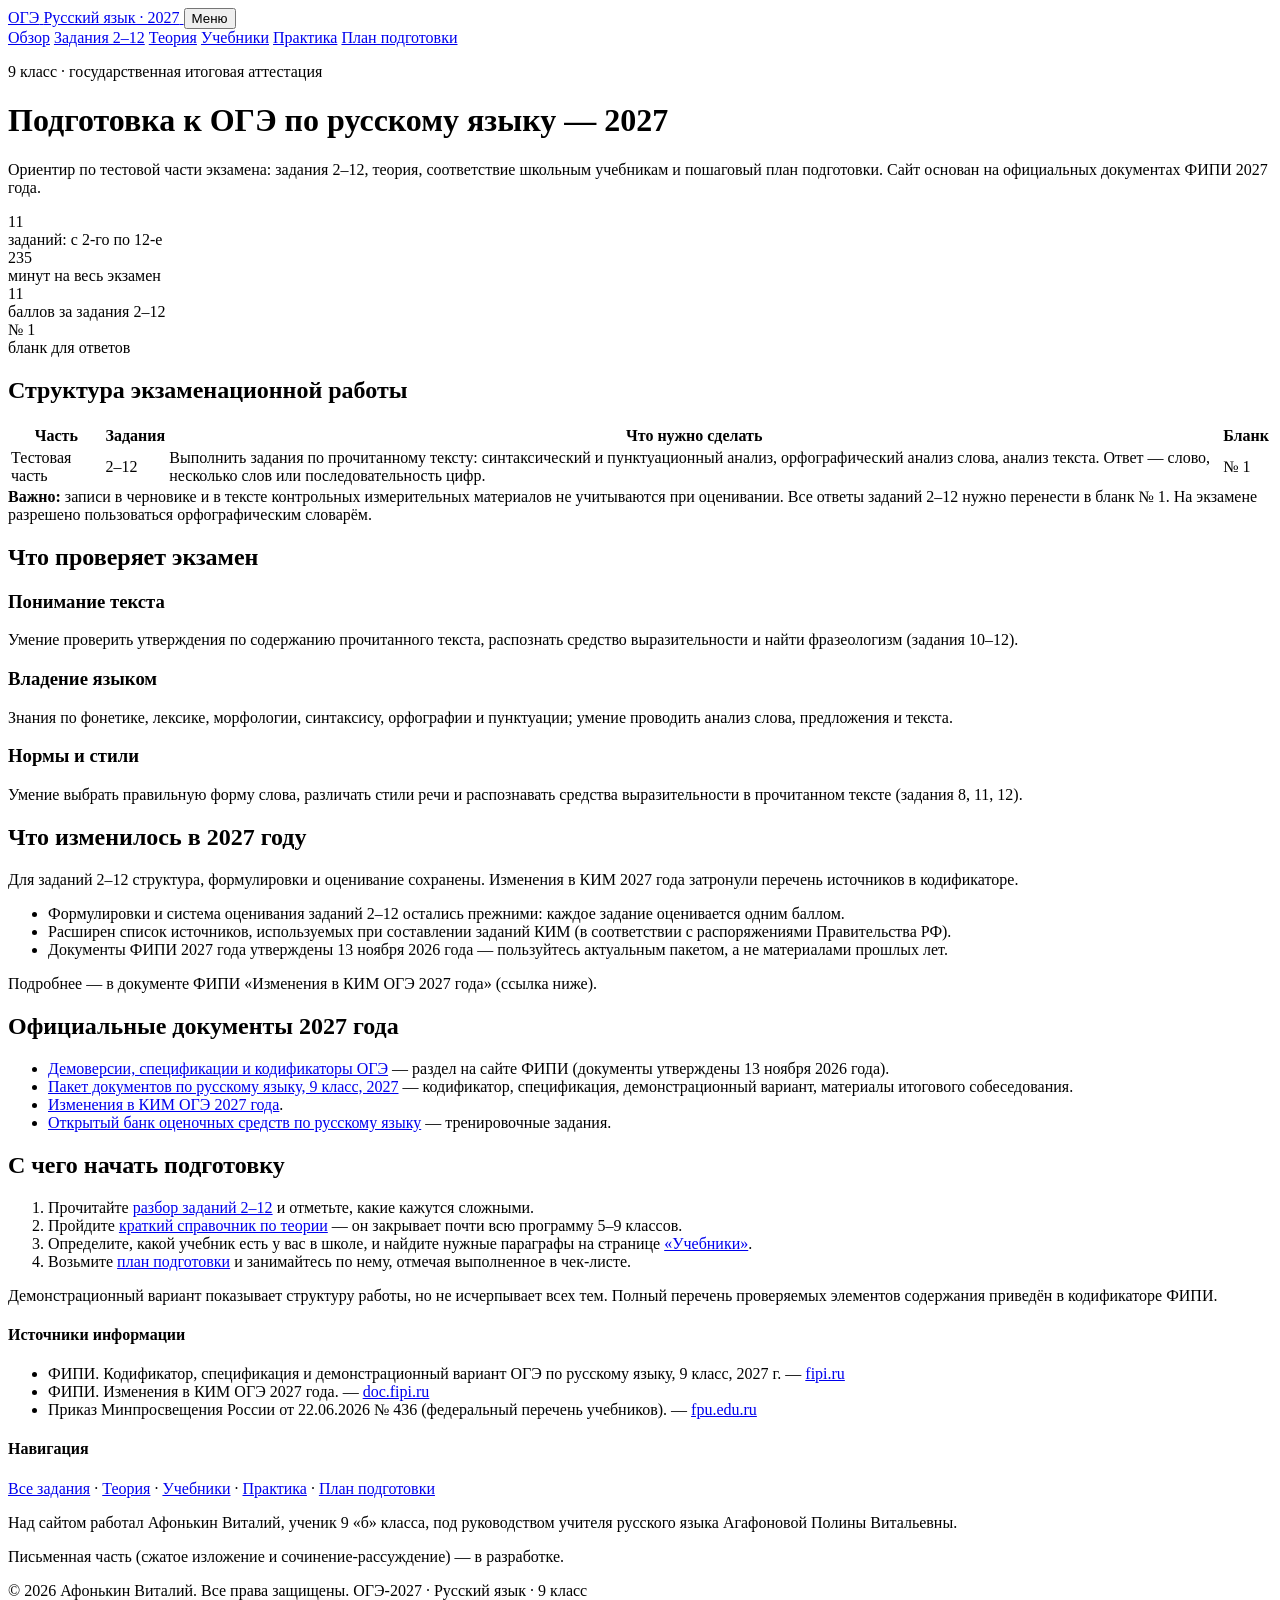
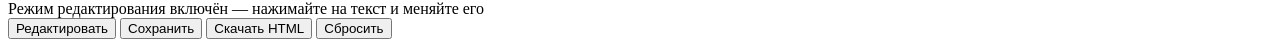
==== index.html @ f027f38f "Add files via upload" ====
<!doctype html>
<html lang="ru">
<head>
  <meta charset="utf-8">
  <meta name="viewport" content="width=device-width, initial-scale=1">
  <meta name="description" content="Подготовка к ОГЭ по русскому языку в 9 классе в 2027 году: задания 2–12, теория, учебники и план подготовки.">
  <title>ОГЭ‑2027 · Русский язык · Обзор экзамена</title>
  <link rel="stylesheet" href="assets/styles.css">
  <script src="assets/app.js" defer></script>
</head>
<body>

<header class="site-header">
  <div class="wrap header-inner">
    <a class="brand" href="index.html">
      <span class="brand-mark">ОГЭ</span>
      <span class="brand-name">Русский язык · 2027</span>
    </a>
    <button class="menu-toggle" aria-expanded="false">Меню</button>
    <nav class="nav" aria-label="Основная навигация">
      <a href="index.html">Обзор</a>
      <a href="tasks.html">Задания 2–12</a>
      <a href="theory.html">Теория</a>
      <a href="textbooks.html">Учебники</a>
      <a href="practice.html">Практика</a>
      <a href="plan.html">План подготовки</a>
    </nav>
  </div>
</header>

<main class="wrap">
  <div class="page-head">
    <p class="eyebrow" data-editable data-edit-id="index-eyebrow">9 класс · государственная итоговая аттестация</p>
    <h1 data-editable data-edit-id="index-title">Подготовка к ОГЭ по русскому языку — 2027</h1>
    <p class="lead" data-editable data-edit-id="index-lead">Ориентир по тестовой части экзамена: задания 2–12, теория, соответствие школьным учебникам и пошаговый план подготовки. Сайт основан на официальных документах ФИПИ 2027 года.</p>
  </div>

  <section class="grid grid-4" aria-label="Краткие сведения о тестовой части экзамена">
    <div class="fact"><div class="fact-value">11</div><div class="fact-label">заданий: с 2-го по 12-е</div></div>
    <div class="fact"><div class="fact-value">235</div><div class="fact-label">минут на весь экзамен</div></div>
    <div class="fact"><div class="fact-value">11</div><div class="fact-label">баллов за задания 2–12</div></div>
    <div class="fact"><div class="fact-value">№ 1</div><div class="fact-label">бланк для ответов</div></div>
  </section>

  <h2 data-editable data-edit-id="index-h2-structure">Структура экзаменационной работы</h2>
  <div class="table-wrap">
    <table>
      <thead>
        <tr><th>Часть</th><th>Задания</th><th>Что нужно сделать</th><th>Бланк</th></tr>
      </thead>
      <tbody>
        <tr>
          <td>Тестовая часть</td>
          <td>2–12</td>
          <td data-editable data-edit-id="index-part2">Выполнить задания по прочитанному тексту: синтаксический и пунктуационный анализ, орфографический анализ слова, анализ текста. Ответ — слово, несколько слов или последовательность цифр.</td>
          <td>№ 1</td>
        </tr>
      </tbody>
    </table>
  </div>

  <div class="rule" data-editable data-edit-id="index-rule">
    <strong>Важно:</strong> записи в черновике и в тексте контрольных измерительных материалов не учитываются при оценивании. Все ответы заданий 2–12 нужно перенести в бланк № 1. На экзамене разрешено пользоваться орфографическим словарём.
  </div>

  <h2 data-editable data-edit-id="index-h2-what">Что проверяет экзамен</h2>
  <div class="grid grid-3">
    <div class="card">
      <h3>Понимание текста</h3>
      <p data-editable data-edit-id="index-card1">Умение проверить утверждения по содержанию прочитанного текста, распознать средство выразительности и найти фразеологизм (задания 10–12).</p>
    </div>
    <div class="card">
      <h3>Владение языком</h3>
      <p data-editable data-edit-id="index-card2">Знания по фонетике, лексике, морфологии, синтаксису, орфографии и пунктуации; умение проводить анализ слова, предложения и текста.</p>
    </div>
    <div class="card">
      <h3>Нормы и стили</h3>
      <p data-editable data-edit-id="index-card3">Умение выбрать правильную форму слова, различать стили речи и распознавать средства выразительности в прочитанном тексте (задания 8, 11, 12).</p>
    </div>
  </div>

  <h2 data-editable data-edit-id="index-h2-changes">Что изменилось в 2027 году</h2>
  <div class="card">
    <p data-editable data-edit-id="index-changes-intro">Для заданий 2–12 структура, формулировки и оценивание сохранены. Изменения в КИМ 2027 года затронули перечень источников в кодификаторе.</p>
    <ul data-editable data-edit-id="index-changes-list">
      <li>Формулировки и система оценивания заданий 2–12 остались прежними: каждое задание оценивается одним баллом.</li>
      <li>Расширен список источников, используемых при составлении заданий КИМ (в соответствии с распоряжениями Правительства РФ).</li>
      <li>Документы ФИПИ 2027 года утверждены 13 ноября 2026 года — пользуйтесь актуальным пакетом, а не материалами прошлых лет.</li>
    </ul>
    <p class="note">Подробнее — в документе ФИПИ «Изменения в КИМ ОГЭ 2027 года» (ссылка ниже).</p>
  </div>

  <h2 data-editable data-edit-id="index-h2-docs">Официальные документы 2027 года</h2>
  <div class="card">
    <ul data-editable data-edit-id="index-docs-list">
      <li><a href="https://fipi.ru/oge/demoversii-specifikacii-kodifikatory" target="_blank" rel="noopener">Демоверсии, спецификации и кодификаторы ОГЭ</a> — раздел на сайте ФИПИ (документы утверждены 13 ноября 2026 года).</li>
      <li><a href="https://doc.fipi.ru/oge/demoversii-specifikacii-kodifikatory/2027/ru_9_2027.zip" target="_blank" rel="noopener">Пакет документов по русскому языку, 9 класс, 2027</a> — кодификатор, спецификация, демонстрационный вариант, материалы итогового собеседования.</li>
      <li><a href="https://doc.fipi.ru/oge/demoversii-specifikacii-kodifikatory/2027/Izmeneniya_KIM_OGE_2027.pdf" target="_blank" rel="noopener">Изменения в КИМ ОГЭ 2027 года</a>.</li>
      <li><a href="https://oge.fipi.ru/bank/index.php?proj=BD98FF424631BFE24D6010A4B1266CA8" target="_blank" rel="noopener">Открытый банк оценочных средств по русскому языку</a> — тренировочные задания.</li>
    </ul>
  </div>

  <h2 data-editable data-edit-id="index-h2-start">С чего начать подготовку</h2>
  <div class="card">
    <ol data-editable data-edit-id="index-start-list">
      <li>Прочитайте <a href="tasks.html">разбор заданий 2–12</a> и отметьте, какие кажутся сложными.</li>
      <li>Пройдите <a href="theory.html">краткий справочник по теории</a> — он закрывает почти всю программу 5–9 классов.</li>
      <li>Определите, какой учебник есть у вас в школе, и найдите нужные параграфы на странице <a href="textbooks.html">«Учебники»</a>.</li>
      <li>Возьмите <a href="plan.html">план подготовки</a> и занимайтесь по нему, отмечая выполненное в чек-листе.</li>
    </ol>
  </div>

  <div class="rule" data-editable data-edit-id="index-note">
    Демонстрационный вариант показывает структуру работы, но не исчерпывает всех тем. Полный перечень проверяемых элементов содержания приведён в кодификаторе ФИПИ.
  </div>
</main>

<footer class="site-footer">
  <div class="wrap">
    <div class="footer-grid">
      <div>
        <h4>Источники информации</h4>
        <ul>
          <li>ФИПИ. Кодификатор, спецификация и демонстрационный вариант ОГЭ по русскому языку, 9 класс, 2027 г. — <a href="https://fipi.ru/oge/demoversii-specifikacii-kodifikatory" target="_blank" rel="noopener">fipi.ru</a></li>
          <li>ФИПИ. Изменения в КИМ ОГЭ 2027 года. — <a href="https://doc.fipi.ru/oge/demoversii-specifikacii-kodifikatory/2027/Izmeneniya_KIM_OGE_2027.pdf" target="_blank" rel="noopener">doc.fipi.ru</a></li>
          <li>Приказ Минпросвещения России от 22.06.2026 № 436 (федеральный перечень учебников). — <a href="https://fpu.edu.ru/" target="_blank" rel="noopener">fpu.edu.ru</a></li>
        </ul>
      </div>
      <div>
        <h4>Навигация</h4>
        <p><a href="tasks.html">Все задания</a> · <a href="theory.html">Теория</a> · <a href="textbooks.html">Учебники</a> · <a href="practice.html">Практика</a> · <a href="plan.html">План подготовки</a></p>
        <p class="credit">Над сайтом работал Афонькин Виталий, ученик 9 «б» класса, под руководством учителя русского языка Агафоновой Полины Витальевны.</p>
        <p class="dev-note footer-note">Письменная часть (сжатое изложение и сочинение-рассуждение) — в разработке.</p>
      </div>
    </div>
    <div class="footer-bottom">
      <span>© 2026 Афонькин Виталий. Все права защищены.</span>
      <span>ОГЭ‑2027 · Русский язык · 9 класс</span>
    </div>
  </div>
</footer>

<div class="edit-hint">Режим редактирования включён — нажимайте на текст и меняйте его</div>
<div class="edit-bar" id="editBar" role="toolbar" aria-label="Редактирование страницы">
  <button id="editToggle" type="button">Редактировать</button>
  <button id="editSave" type="button">Сохранить</button>
  <button id="editExport" type="button">Скачать HTML</button>
  <button id="editReset" type="button">Сбросить</button>
  <span id="editStatus" class="note" style="align-self:center;min-width:10px"></span>
</div>

</body>
</html>
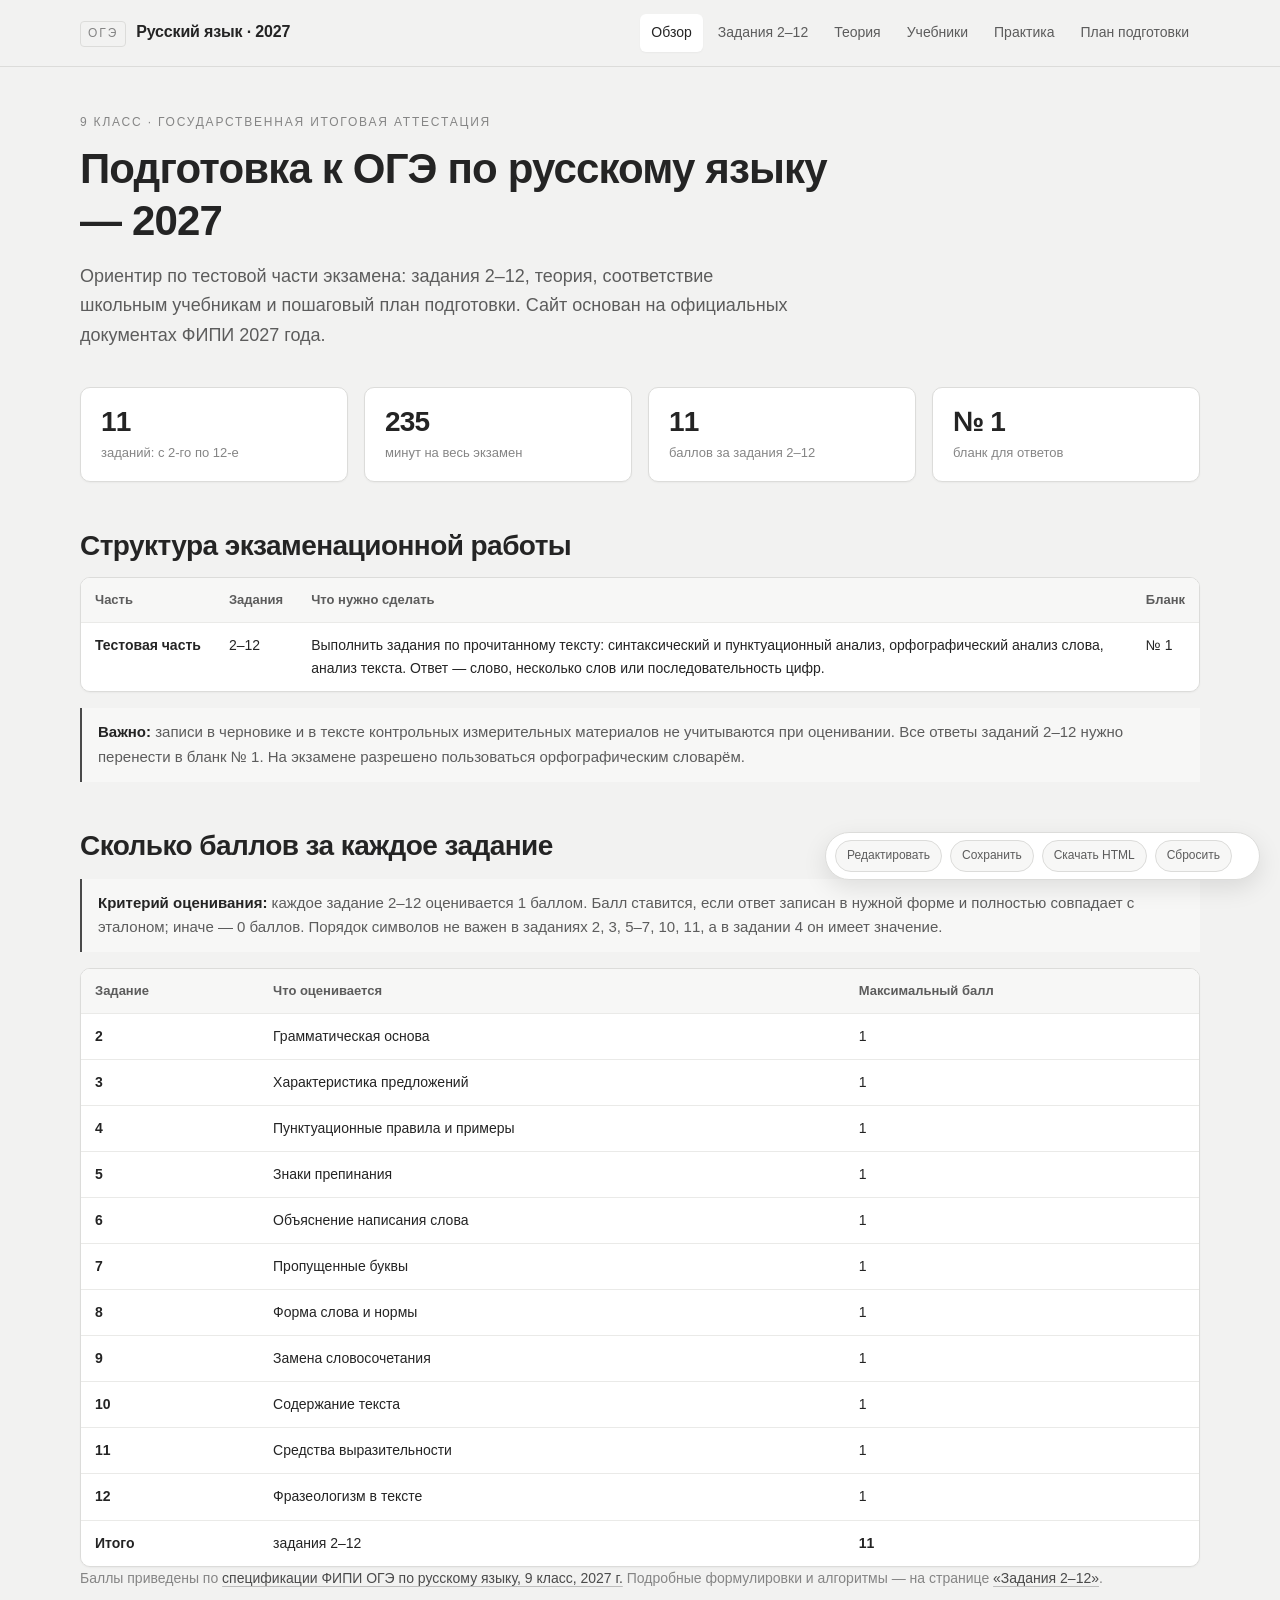
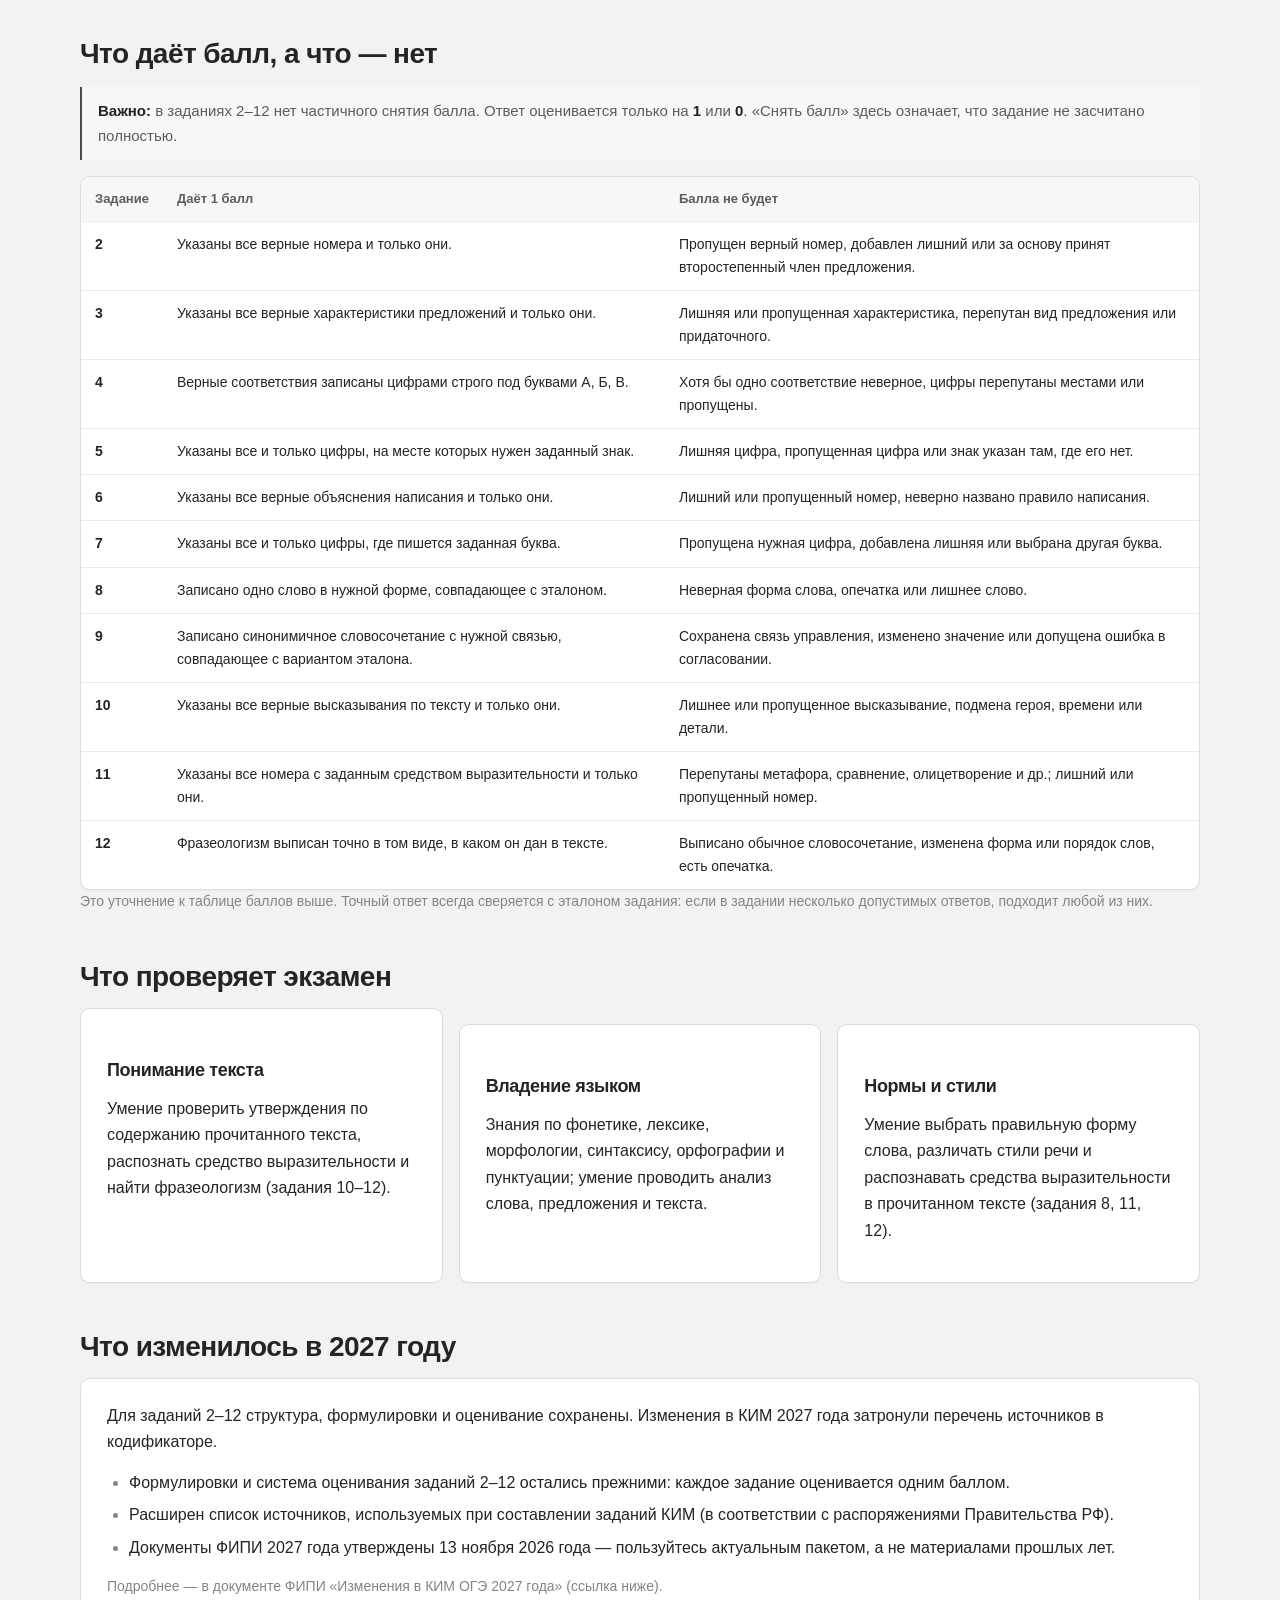
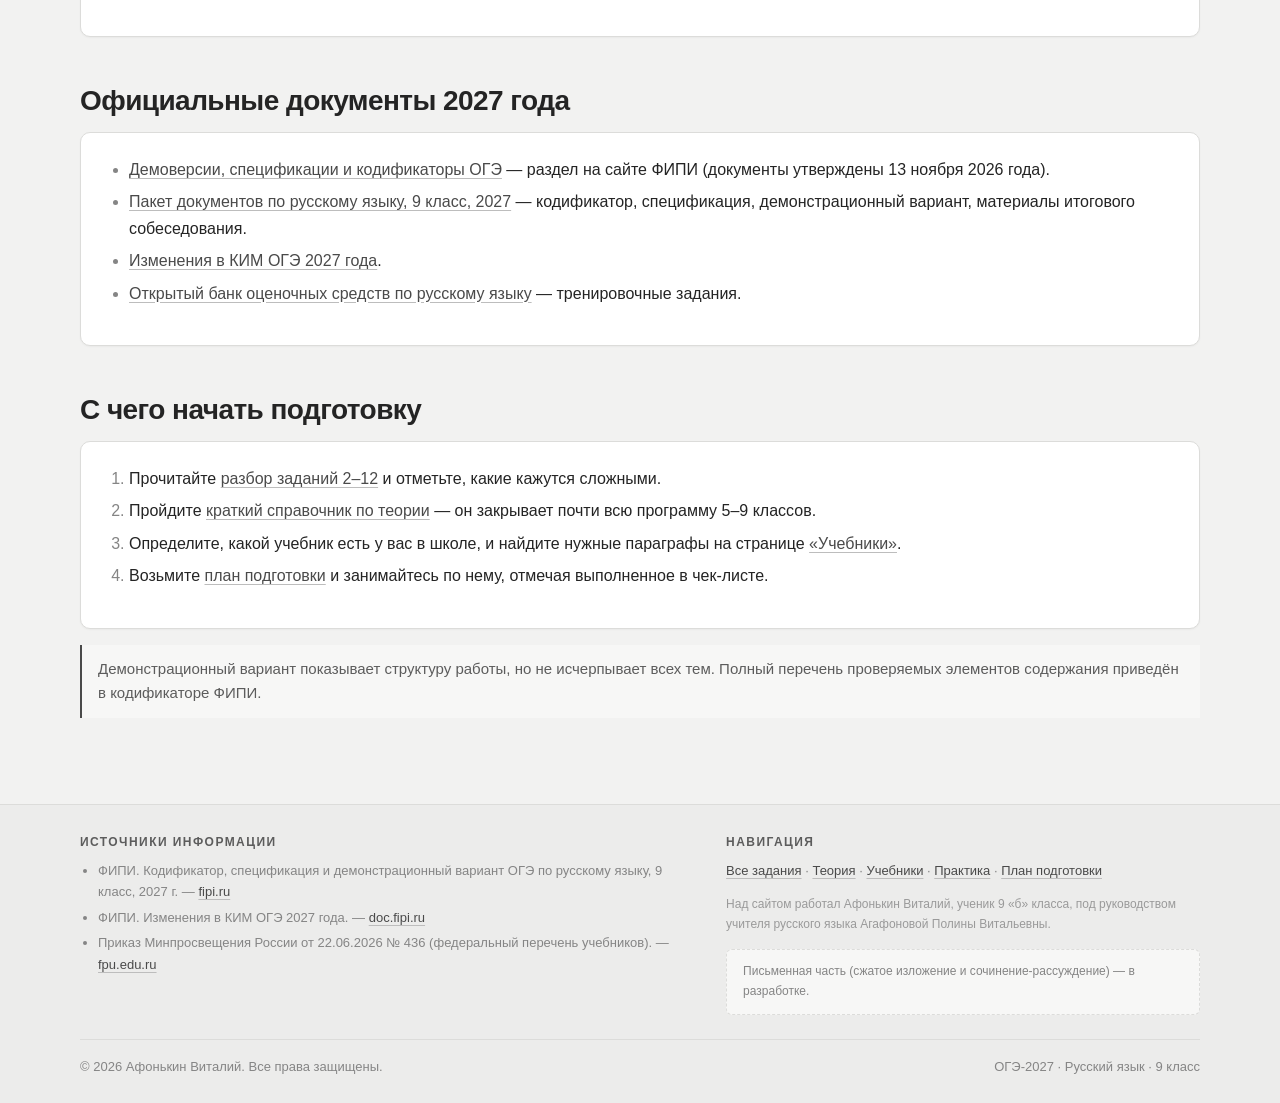
==== commit 0f35925f: "Add files via upload" ====
--- a/index.html
+++ b/index.html
@@ -3,7 +3,7 @@
 <head>
   <meta charset="utf-8">
   <meta name="viewport" content="width=device-width, initial-scale=1">
-  <meta name="description" content="Подготовка к ОГЭ по русскому языку в 9 классе в 2027 году: задания 2–12, теория, учебники и план подготовки.">
+  <meta name="description" content="Подготовка к ОГЭ по русскому языку в 9 классе в 2027 году: задания 2–12, баллы за каждое задание, теория, учебники и план подготовки.">
   <title>ОГЭ‑2027 · Русский язык · Обзор экзамена</title>
   <link rel="stylesheet" href="assets/styles.css">
   <script src="assets/app.js" defer></script>
@@ -62,6 +62,59 @@
   <div class="rule" data-editable data-edit-id="index-rule">
     <strong>Важно:</strong> записи в черновике и в тексте контрольных измерительных материалов не учитываются при оценивании. Все ответы заданий 2–12 нужно перенести в бланк № 1. На экзамене разрешено пользоваться орфографическим словарём.
   </div>
+
+  <h2 data-editable data-edit-id="index-h2-scores">Сколько баллов за каждое задание</h2>
+  <div class="rule" data-editable data-edit-id="index-scores-rule">
+    <strong>Критерий оценивания:</strong> каждое задание 2–12 оценивается 1 баллом. Балл ставится, если ответ записан в нужной форме и полностью совпадает с эталоном; иначе — 0 баллов. Порядок символов не важен в заданиях 2, 3, 5–7, 10, 11, а в задании 4 он имеет значение.
+  </div>
+  <div class="table-wrap">
+    <table>
+      <thead>
+        <tr><th>Задание</th><th>Что оценивается</th><th>Максимальный балл</th></tr>
+      </thead>
+      <tbody>
+        <tr><td data-editable data-edit-id="index-score-2-task">2</td><td data-editable data-edit-id="index-score-2-name">Грамматическая основа</td><td data-editable data-edit-id="index-score-2-points">1</td></tr>
+        <tr><td data-editable data-edit-id="index-score-3-task">3</td><td data-editable data-edit-id="index-score-3-name">Характеристика предложений</td><td data-editable data-edit-id="index-score-3-points">1</td></tr>
+        <tr><td data-editable data-edit-id="index-score-4-task">4</td><td data-editable data-edit-id="index-score-4-name">Пунктуационные правила и примеры</td><td data-editable data-edit-id="index-score-4-points">1</td></tr>
+        <tr><td data-editable data-edit-id="index-score-5-task">5</td><td data-editable data-edit-id="index-score-5-name">Знаки препинания</td><td data-editable data-edit-id="index-score-5-points">1</td></tr>
+        <tr><td data-editable data-edit-id="index-score-6-task">6</td><td data-editable data-edit-id="index-score-6-name">Объяснение написания слова</td><td data-editable data-edit-id="index-score-6-points">1</td></tr>
+        <tr><td data-editable data-edit-id="index-score-7-task">7</td><td data-editable data-edit-id="index-score-7-name">Пропущенные буквы</td><td data-editable data-edit-id="index-score-7-points">1</td></tr>
+        <tr><td data-editable data-edit-id="index-score-8-task">8</td><td data-editable data-edit-id="index-score-8-name">Форма слова и нормы</td><td data-editable data-edit-id="index-score-8-points">1</td></tr>
+        <tr><td data-editable data-edit-id="index-score-9-task">9</td><td data-editable data-edit-id="index-score-9-name">Замена словосочетания</td><td data-editable data-edit-id="index-score-9-points">1</td></tr>
+        <tr><td data-editable data-edit-id="index-score-10-task">10</td><td data-editable data-edit-id="index-score-10-name">Содержание текста</td><td data-editable data-edit-id="index-score-10-points">1</td></tr>
+        <tr><td data-editable data-edit-id="index-score-11-task">11</td><td data-editable data-edit-id="index-score-11-name">Средства выразительности</td><td data-editable data-edit-id="index-score-11-points">1</td></tr>
+        <tr><td data-editable data-edit-id="index-score-12-task">12</td><td data-editable data-edit-id="index-score-12-name">Фразеологизм в тексте</td><td data-editable data-edit-id="index-score-12-points">1</td></tr>
+        <tr><td><strong>Итого</strong></td><td data-editable data-edit-id="index-score-total-name">задания 2–12</td><td><strong>11</strong></td></tr>
+      </tbody>
+    </table>
+  </div>
+  <p class="note" data-editable data-edit-id="index-scores-note">Баллы приведены по <a href="https://doc.fipi.ru/oge/demoversii-specifikacii-kodifikatory/2027/ru_9_2027.zip" target="_blank" rel="noopener">спецификации ФИПИ ОГЭ по русскому языку, 9 класс, 2027 г.</a> Подробные формулировки и алгоритмы — на странице <a href="tasks.html">«Задания 2–12»</a>.</p>
+
+  <h2 data-editable data-edit-id="index-h2-gainloss">Что даёт балл, а что — нет</h2>
+  <div class="rule" data-editable data-edit-id="index-gainloss-rule">
+    <strong>Важно:</strong> в заданиях 2–12 нет частичного снятия балла. Ответ оценивается только на <strong>1</strong> или <strong>0</strong>. «Снять балл» здесь означает, что задание не засчитано полностью.
+  </div>
+  <div class="table-wrap">
+    <table>
+      <thead>
+        <tr><th>Задание</th><th>Даёт 1 балл</th><th>Балла не будет</th></tr>
+      </thead>
+      <tbody>
+        <tr><td data-editable data-edit-id="index-gainloss-2-task">2</td><td data-editable data-edit-id="index-gain-2">Указаны все верные номера и только они.</td><td data-editable data-edit-id="index-loss-2">Пропущен верный номер, добавлен лишний или за основу принят второстепенный член предложения.</td></tr>
+        <tr><td data-editable data-edit-id="index-gainloss-3-task">3</td><td data-editable data-edit-id="index-gain-3">Указаны все верные характеристики предложений и только они.</td><td data-editable data-edit-id="index-loss-3">Лишняя или пропущенная характеристика, перепутан вид предложения или придаточного.</td></tr>
+        <tr><td data-editable data-edit-id="index-gainloss-4-task">4</td><td data-editable data-edit-id="index-gain-4">Верные соответствия записаны цифрами строго под буквами А, Б, В.</td><td data-editable data-edit-id="index-loss-4">Хотя бы одно соответствие неверное, цифры перепутаны местами или пропущены.</td></tr>
+        <tr><td data-editable data-edit-id="index-gainloss-5-task">5</td><td data-editable data-edit-id="index-gain-5">Указаны все и только цифры, на месте которых нужен заданный знак.</td><td data-editable data-edit-id="index-loss-5">Лишняя цифра, пропущенная цифра или знак указан там, где его нет.</td></tr>
+        <tr><td data-editable data-edit-id="index-gainloss-6-task">6</td><td data-editable data-edit-id="index-gain-6">Указаны все верные объяснения написания и только они.</td><td data-editable data-edit-id="index-loss-6">Лишний или пропущенный номер, неверно названо правило написания.</td></tr>
+        <tr><td data-editable data-edit-id="index-gainloss-7-task">7</td><td data-editable data-edit-id="index-gain-7">Указаны все и только цифры, где пишется заданная буква.</td><td data-editable data-edit-id="index-loss-7">Пропущена нужная цифра, добавлена лишняя или выбрана другая буква.</td></tr>
+        <tr><td data-editable data-edit-id="index-gainloss-8-task">8</td><td data-editable data-edit-id="index-gain-8">Записано одно слово в нужной форме, совпадающее с эталоном.</td><td data-editable data-edit-id="index-loss-8">Неверная форма слова, опечатка или лишнее слово.</td></tr>
+        <tr><td data-editable data-edit-id="index-gainloss-9-task">9</td><td data-editable data-edit-id="index-gain-9">Записано синонимичное словосочетание с нужной связью, совпадающее с вариантом эталона.</td><td data-editable data-edit-id="index-loss-9">Сохранена связь управления, изменено значение или допущена ошибка в согласовании.</td></tr>
+        <tr><td data-editable data-edit-id="index-gainloss-10-task">10</td><td data-editable data-edit-id="index-gain-10">Указаны все верные высказывания по тексту и только они.</td><td data-editable data-edit-id="index-loss-10">Лишнее или пропущенное высказывание, подмена героя, времени или детали.</td></tr>
+        <tr><td data-editable data-edit-id="index-gainloss-11-task">11</td><td data-editable data-edit-id="index-gain-11">Указаны все номера с заданным средством выразительности и только они.</td><td data-editable data-edit-id="index-loss-11">Перепутаны метафора, сравнение, олицетворение и др.; лишний или пропущенный номер.</td></tr>
+        <tr><td data-editable data-edit-id="index-gainloss-12-task">12</td><td data-editable data-edit-id="index-gain-12">Фразеологизм выписан точно в том виде, в каком он дан в тексте.</td><td data-editable data-edit-id="index-loss-12">Выписано обычное словосочетание, изменена форма или порядок слов, есть опечатка.</td></tr>
+      </tbody>
+    </table>
+  </div>
+  <p class="note" data-editable data-edit-id="index-gainloss-note">Это уточнение к таблице баллов выше. Точный ответ всегда сверяется с эталоном задания: если в задании несколько допустимых ответов, подходит любой из них.</p>
 
   <h2 data-editable data-edit-id="index-h2-what">Что проверяет экзамен</h2>
   <div class="grid grid-3">
--- a/assets/styles.css
+++ b/assets/styles.css
@@ -0,0 +1,430 @@
+/* ==========================================================================
+   ОГЭ-2027 · Русский язык · минималистичная серая тема
+   Редактируемые цвета и размеры находятся в ':root' — меняйте их здесь.
+   ========================================================================== */
+:root {
+  --bg: #f2f2f1;
+  --surface: #ffffff;
+  --surface-soft: #f7f7f6;
+  --text: #242424;
+  --text-soft: #5c5c5c;
+  --text-muted: #858585;
+  --line: #dcdcda;
+  --line-soft: #eaeae8;
+  --accent: #4a4a4a;
+  --accent-soft: #e6e6e4;
+  --shadow: 0 1px 2px rgba(0, 0, 0, .04);
+  --radius: 10px;
+  --radius-sm: 6px;
+  --maxw: 1120px;
+  --font: "Segoe UI", "Inter", -apple-system, BlinkMacSystemFont, Roboto, Arial, sans-serif;
+}
+
+* { box-sizing: border-box; }
+
+html { scroll-behavior: smooth; }
+
+body {
+  margin: 0;
+  background: var(--bg);
+  color: var(--text);
+  font-family: var(--font);
+  font-size: 16px;
+  line-height: 1.65;
+  -webkit-font-smoothing: antialiased;
+}
+
+a { color: var(--accent); text-decoration-color: #bdbdbd; text-underline-offset: 3px; }
+a:hover { text-decoration-color: var(--accent); }
+
+.wrap { width: min(var(--maxw), calc(100% - 40px)); margin: 0 auto; }
+
+/* ---------- Шапка ---------- */
+.site-header {
+  position: sticky;
+  top: 0;
+  z-index: 20;
+  background: rgba(242, 242, 241, .94);
+  backdrop-filter: blur(10px);
+  border-bottom: 1px solid var(--line);
+}
+.header-inner {
+  display: flex;
+  align-items: center;
+  justify-content: space-between;
+  gap: 24px;
+  min-height: 66px;
+}
+.brand { display: flex; align-items: baseline; gap: 10px; text-decoration: none; color: var(--text); }
+.brand-mark {
+  font-size: 12px;
+  letter-spacing: .16em;
+  text-transform: uppercase;
+  color: var(--text-muted);
+  border: 1px solid var(--line);
+  border-radius: 4px;
+  padding: 2px 7px;
+}
+.brand-name { font-weight: 650; font-size: 16px; letter-spacing: -.01em; }
+
+.nav { display: flex; flex-wrap: wrap; gap: 4px; }
+.nav a {
+  text-decoration: none;
+  color: var(--text-soft);
+  font-size: 14px;
+  padding: 7px 11px;
+  border-radius: var(--radius-sm);
+  transition: background .15s ease, color .15s ease;
+}
+.nav a:hover { background: var(--accent-soft); color: var(--text); }
+.nav a.active { background: var(--surface); color: var(--text); box-shadow: var(--shadow); }
+
+.menu-toggle {
+  display: none;
+  border: 1px solid var(--line);
+  background: var(--surface);
+  border-radius: var(--radius-sm);
+  padding: 7px 11px;
+  font: inherit;
+  font-size: 14px;
+  color: var(--text-soft);
+  cursor: pointer;
+}
+
+/* ---------- Основные блоки ---------- */
+main { padding: 46px 0 70px; }
+.page-head { max-width: 760px; margin-bottom: 36px; }
+.eyebrow {
+  font-size: 12px;
+  letter-spacing: .15em;
+  text-transform: uppercase;
+  color: var(--text-muted);
+  margin: 0 0 10px;
+}
+h1, h2, h3, h4 { line-height: 1.25; letter-spacing: -.02em; margin: 0 0 14px; }
+h1 { font-size: clamp(28px, 4vw, 42px); font-weight: 650; }
+h2 { font-size: clamp(22px, 3vw, 28px); font-weight: 620; margin-top: 46px; }
+h3 { font-size: 18px; font-weight: 620; margin-top: 26px; }
+h4 { font-size: 15px; font-weight: 640; margin-top: 20px; }
+p { margin: 0 0 14px; }
+.lead { font-size: 18px; color: var(--text-soft); max-width: 720px; }
+.note { font-size: 14px; color: var(--text-muted); }
+
+.card {
+  background: var(--surface);
+  border: 1px solid var(--line);
+  border-radius: var(--radius);
+  padding: 24px 26px;
+  box-shadow: var(--shadow);
+}
+.card + .card { margin-top: 16px; }
+.grid { display: grid; gap: 16px; }
+.grid-2 { grid-template-columns: repeat(2, minmax(0, 1fr)); }
+.grid-3 { grid-template-columns: repeat(3, minmax(0, 1fr)); }
+.grid-4 { grid-template-columns: repeat(4, minmax(0, 1fr)); }
+
+.fact {
+  background: var(--surface);
+  border: 1px solid var(--line);
+  border-radius: var(--radius);
+  padding: 18px 20px;
+  box-shadow: var(--shadow);
+}
+.fact-value { font-size: 28px; font-weight: 650; letter-spacing: -.03em; line-height: 1.15; }
+.fact-label { font-size: 13px; color: var(--text-muted); margin-top: 4px; }
+
+/* ---------- Учебники ---------- */
+.breadcrumb { font-size: 13px; color: var(--text-muted); margin: 0 0 20px; }
+.book-card {
+  display: block;
+  text-decoration: none;
+  color: var(--text);
+  transition: border-color .15s ease, transform .15s ease;
+}
+.book-card:hover { border-color: var(--text-muted); transform: translateY(-1px); }
+.book-cover {
+  display: block;
+  width: 100%;
+  max-width: 128px;
+  height: auto;
+  aspect-ratio: 3 / 4;
+  object-fit: cover;
+  object-position: top center;
+  border: 1px solid var(--line);
+  border-radius: var(--radius-sm);
+  background: var(--surface-soft);
+}
+.book-card .book-cover { margin-bottom: 16px; }
+.book-hero { display: grid; grid-template-columns: 150px 1fr; gap: 26px; align-items: start; margin-bottom: 26px; }
+.book-hero .detail-cover { width: 150px; max-width: none; }
+.cover-credit { font-size: 11px; color: var(--text-muted); margin: 8px 0 0; line-height: 1.4; }
+.book-title { font-size: 18px; font-weight: 640; letter-spacing: -.02em; line-height: 1.3; }
+.book-authors { font-size: 13px; color: var(--text-soft); margin-top: 8px; }
+.book-cta {
+  display: inline-block;
+  margin-top: 14px;
+  font-size: 13px;
+  font-weight: 600;
+  color: var(--accent);
+}
+.source-list { font-size: 13px; }
+.source-list li { margin-bottom: 8px; }
+
+.tag {
+  display: inline-block;
+  font-size: 12px;
+  line-height: 1.3;
+  color: var(--text-soft);
+  background: var(--surface-soft);
+  border: 1px solid var(--line);
+  border-radius: 999px;
+  padding: 4px 10px;
+  margin: 0 6px 6px 0;
+}
+.tag.dark { background: var(--accent); border-color: var(--accent); color: #fff; }
+
+table {
+  width: 100%;
+  border-collapse: collapse;
+  font-size: 14px;
+  background: var(--surface);
+}
+.table-wrap { overflow-x: auto; border: 1px solid var(--line); border-radius: var(--radius); box-shadow: var(--shadow); }
+th, td { padding: 11px 14px; text-align: left; vertical-align: top; border-bottom: 1px solid var(--line-soft); }
+thead th { background: var(--surface-soft); font-weight: 620; color: var(--text-soft); font-size: 13px; white-space: nowrap; }
+tbody tr:last-child td { border-bottom: 0; }
+tbody tr:hover { background: #fafaf9; }
+td:first-child { white-space: nowrap; font-weight: 600; }
+
+ul, ol { padding-left: 22px; margin: 0 0 14px; }
+li { margin-bottom: 6px; }
+li::marker { color: var(--text-muted); }
+
+.rule {
+  border-left: 2px solid var(--accent);
+  background: var(--surface-soft);
+  padding: 12px 16px;
+  margin: 16px 0;
+  font-size: 15px;
+  color: var(--text-soft);
+}
+.rule strong { color: var(--text); }
+
+.dev-note {
+  margin: 20px 0 0;
+  padding: 12px 16px;
+  border: 1px dashed var(--line);
+  border-radius: var(--radius-sm);
+  background: var(--surface-soft);
+  color: var(--text-muted);
+  font-size: 13px;
+}
+.dev-note.footer-note { margin: 14px 0 0; font-size: 12px; }
+
+details {
+  background: var(--surface);
+  border: 1px solid var(--line);
+  border-radius: var(--radius);
+  margin-bottom: 12px;
+  box-shadow: var(--shadow);
+}
+summary {
+  cursor: pointer;
+  padding: 16px 20px;
+  font-weight: 600;
+  list-style: none;
+  display: flex;
+  align-items: center;
+  justify-content: space-between;
+  gap: 16px;
+}
+summary::-webkit-details-marker { display: none; }
+summary::after {
+  content: "+";
+  color: var(--text-muted);
+  font-weight: 400;
+  font-size: 20px;
+  line-height: 1;
+}
+details[open] summary::after { content: "−"; }
+.details-body { padding: 0 20px 20px; border-top: 1px solid var(--line-soft); }
+.details-body > :first-child { margin-top: 16px; }
+
+/* ---------- Фильтры ---------- */
+.filters { display: flex; flex-wrap: wrap; gap: 8px; margin: 0 0 22px; }
+.filter-btn {
+  border: 1px solid var(--line);
+  background: var(--surface);
+  color: var(--text-soft);
+  font: inherit;
+  font-size: 13px;
+  padding: 7px 13px;
+  border-radius: 999px;
+  cursor: pointer;
+  transition: all .15s ease;
+}
+.filter-btn:hover { border-color: var(--text-muted); }
+.filter-btn.active { background: var(--accent); border-color: var(--accent); color: #fff; }
+.hidden { display: none !important; }
+
+/* ---------- Карточки заданий ---------- */
+.task-card { scroll-margin-top: 90px; }
+.task-top { display: flex; align-items: flex-start; gap: 16px; margin-bottom: 12px; }
+.task-num {
+  flex: 0 0 auto;
+  width: 44px; height: 44px;
+  display: grid; place-items: center;
+  border: 1px solid var(--line);
+  border-radius: var(--radius-sm);
+  background: var(--surface-soft);
+  font-weight: 650;
+  font-size: 15px;
+}
+.task-title { font-size: 18px; font-weight: 620; margin: 1px 0 3px; }
+.task-meta { font-size: 13px; color: var(--text-muted); }
+.task-body h4 { margin-top: 18px; }
+.task-body ul { margin-bottom: 0; }
+
+/* ---------- Ход подготовки ---------- */
+.step { display: grid; grid-template-columns: 36px 1fr; gap: 14px; padding: 16px 0; border-bottom: 1px solid var(--line-soft); }
+.step:last-child { border-bottom: 0; }
+.step-num { color: var(--text-muted); font-size: 13px; padding-top: 3px; }
+
+.checklist { list-style: none; padding: 0; }
+.checklist li { position: relative; padding-left: 28px; margin-bottom: 9px; }
+.checklist li::before {
+  content: "";
+  position: absolute; left: 0; top: 7px;
+  width: 14px; height: 14px;
+  border: 1px solid var(--text-muted);
+  border-radius: 3px;
+}
+
+/* ---------- Практика ---------- */
+.practice-toolbar { display: flex; flex-wrap: wrap; gap: 10px; align-items: center; margin-bottom: 18px; }
+.practice-toolbar label { font-size: 13px; color: var(--text-soft); }
+.practice-toolbar select,
+.practice-toolbar button,
+.practice-controls button,
+.q-btn {
+  font: inherit;
+  font-size: 13px;
+  border: 1px solid var(--line);
+  border-radius: var(--radius-sm);
+  background: var(--surface-soft);
+  color: var(--text);
+  padding: 7px 12px;
+  cursor: pointer;
+}
+.practice-toolbar select { min-width: 160px; }
+.practice-toolbar button:hover,
+.practice-controls button:hover,
+.q-btn:hover { background: var(--accent-soft); }
+.practice-controls button:disabled { opacity: .45; cursor: not-allowed; }
+.practice-video-label { font-size: 12px; color: var(--text-muted); align-self: center; }
+.practice-counter { font-size: 13px; color: var(--text-soft); min-width: 70px; text-align: center; }
+.practice-question { font-size: 17px; line-height: 1.6; margin: 0 0 16px; }
+.practice-options { display: grid; gap: 10px; margin-bottom: 16px; }
+.practice-hint { font-size: 13px; color: var(--text-soft); margin: -6px 0 16px; padding-left: 2px; }
+.answer-option {
+  display: flex;
+  gap: 10px;
+  align-items: flex-start;
+  padding: 11px 13px;
+  border: 1px solid var(--line);
+  border-radius: var(--radius-sm);
+  background: var(--surface-soft);
+  cursor: pointer;
+}
+.answer-option:hover { border-color: var(--text-muted); }
+.answer-option input { margin-top: 5px; }
+.answer-option.correct { border-color: #9a9a97; background: #ecece9; }
+.answer-option.wrong { border-color: #b9acac; background: #f2eeee; }
+.practice-controls { display: flex; flex-wrap: wrap; gap: 10px; align-items: center; }
+.feedback { margin-top: 14px; padding: 12px 14px; border-radius: var(--radius-sm); font-size: 14px; }
+.feedback.ok { background: #eef0ed; color: #35453a; }
+.feedback.bad { background: #f1ecec; color: #55403f; }
+.practice-progress { height: 6px; background: var(--line-soft); border-radius: 999px; overflow: hidden; margin: 18px 0 8px; }
+.practice-bar { height: 100%; width: 0; background: var(--accent); transition: width .2s ease; }
+.practice-stats { font-size: 13px; color: var(--text-soft); margin: 0; }
+.q-grid { display: grid; grid-template-columns: repeat(10, minmax(0, 1fr)); gap: 6px; margin-top: 18px; }
+.q-btn { padding: 6px 0; text-align: center; font-size: 12px; }
+.q-btn.correct { background: #e3e8e3; border-color: #a9b6a9; }
+.q-btn.wrong { background: #eedede; border-color: #c3aaaa; }
+.q-btn.current { outline: 2px solid var(--accent); outline-offset: 1px; }
+
+/* ---------- Подвал ---------- */
+.site-footer {
+  border-top: 1px solid var(--line);
+  background: #ececeb;
+  padding: 30px 0 26px;
+  font-size: 13px;
+  color: var(--text-muted);
+}
+.footer-grid { display: grid; grid-template-columns: 1.3fr 1fr; gap: 30px; }
+.site-footer h4 { font-size: 12px; text-transform: uppercase; letter-spacing: .12em; color: var(--text-soft); margin: 0 0 10px; }
+.site-footer ul { padding-left: 18px; margin-bottom: 10px; }
+.site-footer li { margin-bottom: 4px; }
+.footer-bottom { margin-top: 24px; padding-top: 16px; border-top: 1px solid var(--line); display: flex; flex-wrap: wrap; justify-content: space-between; gap: 12px; }
+.credit { font-size: 12px; color: #9a9a9a; }
+
+/* ---------- Режим редактирования ---------- */
+.edit-bar {
+  position: fixed;
+  right: 20px; bottom: 20px;
+  z-index: 30;
+  display: none;
+  gap: 8px;
+  background: var(--surface);
+  border: 1px solid var(--line);
+  border-radius: 999px;
+  padding: 7px 9px;
+  box-shadow: 0 8px 24px rgba(0,0,0,.1);
+}
+.edit-bar button {
+  font: inherit;
+  font-size: 12px;
+  border: 1px solid var(--line);
+  background: var(--surface-soft);
+  color: var(--text-soft);
+  border-radius: 999px;
+  padding: 5px 11px;
+  cursor: pointer;
+}
+.edit-bar button:hover { background: var(--accent-soft); }
+body.editing [data-editable] { outline: 1px dashed #b5b5b2; outline-offset: 4px; border-radius: 2px; }
+body.editing [data-editable]:focus { outline: 2px solid var(--accent); background: #fffef7; }
+.edit-hint {
+  display: none;
+  position: fixed; left: 20px; bottom: 20px; z-index: 30;
+  background: var(--accent); color: #fff;
+  font-size: 12px; padding: 8px 14px; border-radius: 999px;
+}
+body.editing .edit-hint { display: block; }
+
+/* ---------- Адаптив ---------- */
+@media (max-width: 900px) {
+  .grid-4 { grid-template-columns: repeat(2, minmax(0, 1fr)); }
+  .grid-3 { grid-template-columns: repeat(2, minmax(0, 1fr)); }
+  .footer-grid { grid-template-columns: 1fr; }
+}
+@media (max-width: 700px) {
+  .wrap { width: min(var(--maxw), calc(100% - 28px)); }
+  .header-inner { flex-wrap: wrap; padding: 10px 0; min-height: 0; }
+  .menu-toggle { display: inline-block; }
+  .nav { display: none; width: 100%; flex-direction: column; }
+  .nav.open { display: flex; }
+  .grid-2, .grid-3, .grid-4 { grid-template-columns: 1fr; }
+  .book-hero { grid-template-columns: 1fr; }
+  .book-hero .detail-cover { width: 120px; }
+  .q-grid { grid-template-columns: repeat(5, minmax(0, 1fr)); }
+  main { padding-top: 32px; }
+  .card { padding: 20px; }
+  h2 { margin-top: 36px; }
+}
+@media print {
+  .site-header, .edit-bar, .edit-hint, .filters, .menu-toggle { display: none !important; }
+  body { background: #fff; font-size: 12px; }
+  .card, .fact, details, .table-wrap { box-shadow: none; break-inside: avoid; }
+  main { padding: 0; }
+}
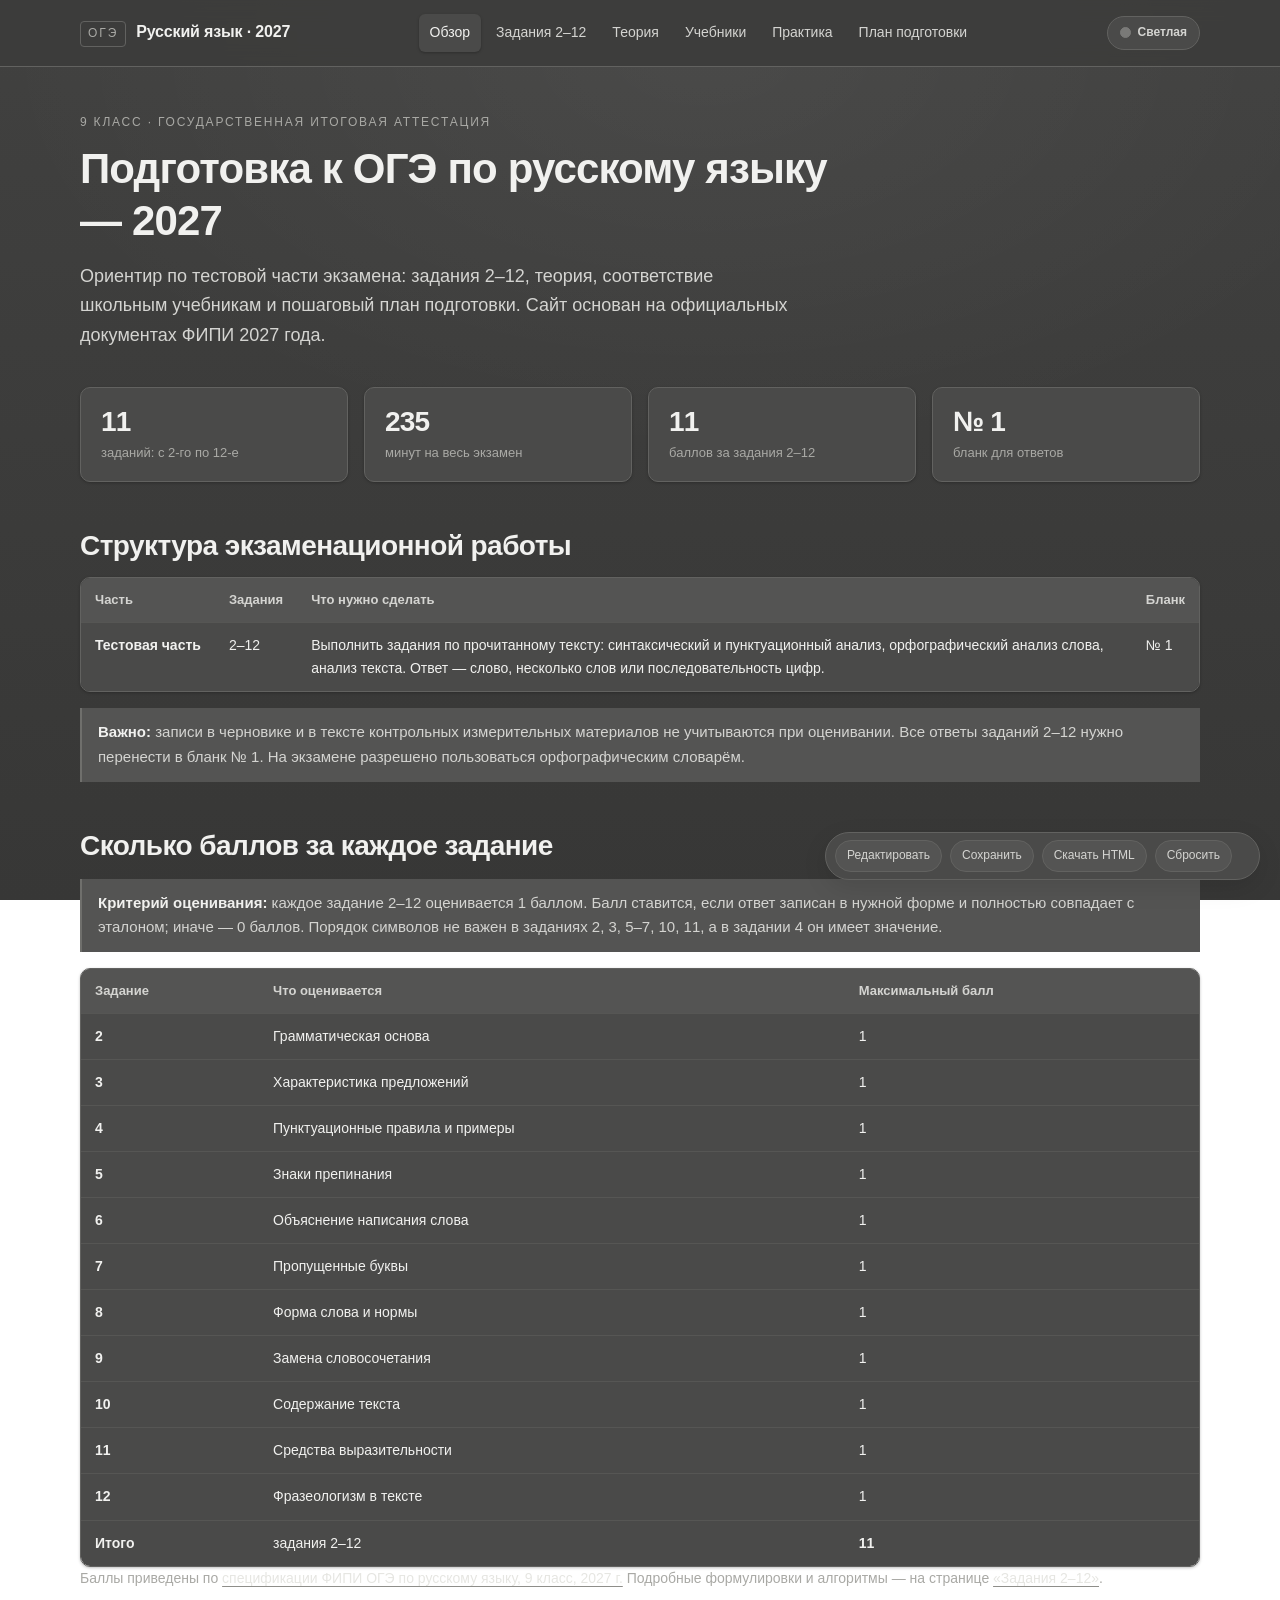
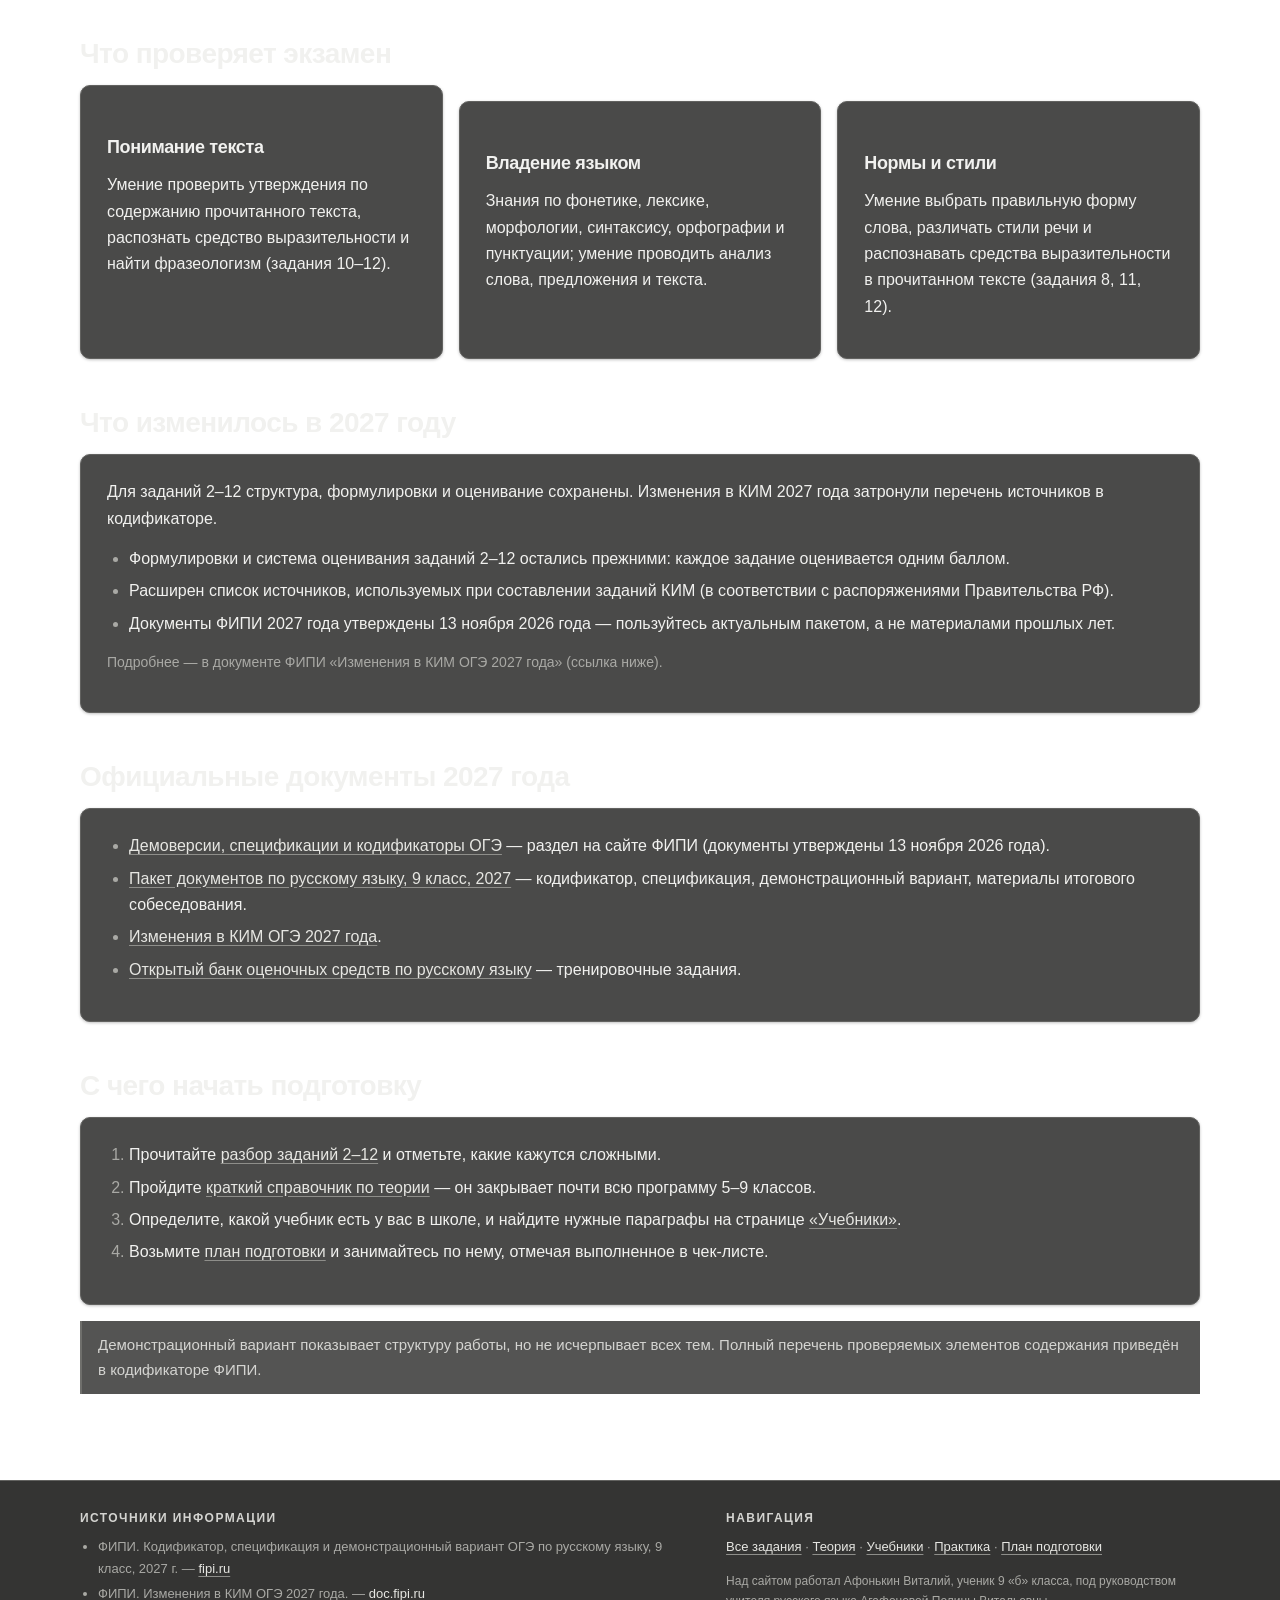
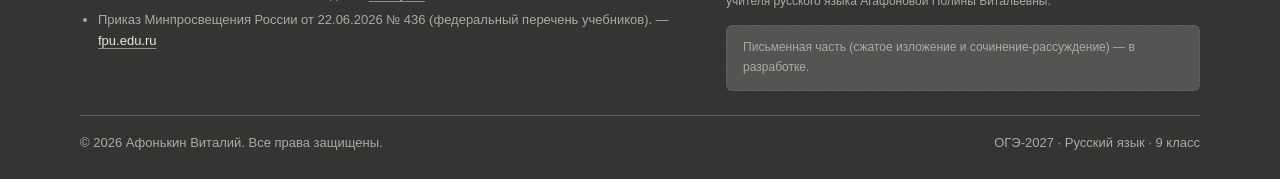
==== commit 3d416d41: "Add files via upload" ====
--- a/index.html
+++ b/index.html
@@ -90,32 +90,6 @@
   </div>
   <p class="note" data-editable data-edit-id="index-scores-note">Баллы приведены по <a href="https://doc.fipi.ru/oge/demoversii-specifikacii-kodifikatory/2027/ru_9_2027.zip" target="_blank" rel="noopener">спецификации ФИПИ ОГЭ по русскому языку, 9 класс, 2027 г.</a> Подробные формулировки и алгоритмы — на странице <a href="tasks.html">«Задания 2–12»</a>.</p>
 
-  <h2 data-editable data-edit-id="index-h2-gainloss">Что даёт балл, а что — нет</h2>
-  <div class="rule" data-editable data-edit-id="index-gainloss-rule">
-    <strong>Важно:</strong> в заданиях 2–12 нет частичного снятия балла. Ответ оценивается только на <strong>1</strong> или <strong>0</strong>. «Снять балл» здесь означает, что задание не засчитано полностью.
-  </div>
-  <div class="table-wrap">
-    <table>
-      <thead>
-        <tr><th>Задание</th><th>Даёт 1 балл</th><th>Балла не будет</th></tr>
-      </thead>
-      <tbody>
-        <tr><td data-editable data-edit-id="index-gainloss-2-task">2</td><td data-editable data-edit-id="index-gain-2">Указаны все верные номера и только они.</td><td data-editable data-edit-id="index-loss-2">Пропущен верный номер, добавлен лишний или за основу принят второстепенный член предложения.</td></tr>
-        <tr><td data-editable data-edit-id="index-gainloss-3-task">3</td><td data-editable data-edit-id="index-gain-3">Указаны все верные характеристики предложений и только они.</td><td data-editable data-edit-id="index-loss-3">Лишняя или пропущенная характеристика, перепутан вид предложения или придаточного.</td></tr>
-        <tr><td data-editable data-edit-id="index-gainloss-4-task">4</td><td data-editable data-edit-id="index-gain-4">Верные соответствия записаны цифрами строго под буквами А, Б, В.</td><td data-editable data-edit-id="index-loss-4">Хотя бы одно соответствие неверное, цифры перепутаны местами или пропущены.</td></tr>
-        <tr><td data-editable data-edit-id="index-gainloss-5-task">5</td><td data-editable data-edit-id="index-gain-5">Указаны все и только цифры, на месте которых нужен заданный знак.</td><td data-editable data-edit-id="index-loss-5">Лишняя цифра, пропущенная цифра или знак указан там, где его нет.</td></tr>
-        <tr><td data-editable data-edit-id="index-gainloss-6-task">6</td><td data-editable data-edit-id="index-gain-6">Указаны все верные объяснения написания и только они.</td><td data-editable data-edit-id="index-loss-6">Лишний или пропущенный номер, неверно названо правило написания.</td></tr>
-        <tr><td data-editable data-edit-id="index-gainloss-7-task">7</td><td data-editable data-edit-id="index-gain-7">Указаны все и только цифры, где пишется заданная буква.</td><td data-editable data-edit-id="index-loss-7">Пропущена нужная цифра, добавлена лишняя или выбрана другая буква.</td></tr>
-        <tr><td data-editable data-edit-id="index-gainloss-8-task">8</td><td data-editable data-edit-id="index-gain-8">Записано одно слово в нужной форме, совпадающее с эталоном.</td><td data-editable data-edit-id="index-loss-8">Неверная форма слова, опечатка или лишнее слово.</td></tr>
-        <tr><td data-editable data-edit-id="index-gainloss-9-task">9</td><td data-editable data-edit-id="index-gain-9">Записано синонимичное словосочетание с нужной связью, совпадающее с вариантом эталона.</td><td data-editable data-edit-id="index-loss-9">Сохранена связь управления, изменено значение или допущена ошибка в согласовании.</td></tr>
-        <tr><td data-editable data-edit-id="index-gainloss-10-task">10</td><td data-editable data-edit-id="index-gain-10">Указаны все верные высказывания по тексту и только они.</td><td data-editable data-edit-id="index-loss-10">Лишнее или пропущенное высказывание, подмена героя, времени или детали.</td></tr>
-        <tr><td data-editable data-edit-id="index-gainloss-11-task">11</td><td data-editable data-edit-id="index-gain-11">Указаны все номера с заданным средством выразительности и только они.</td><td data-editable data-edit-id="index-loss-11">Перепутаны метафора, сравнение, олицетворение и др.; лишний или пропущенный номер.</td></tr>
-        <tr><td data-editable data-edit-id="index-gainloss-12-task">12</td><td data-editable data-edit-id="index-gain-12">Фразеологизм выписан точно в том виде, в каком он дан в тексте.</td><td data-editable data-edit-id="index-loss-12">Выписано обычное словосочетание, изменена форма или порядок слов, есть опечатка.</td></tr>
-      </tbody>
-    </table>
-  </div>
-  <p class="note" data-editable data-edit-id="index-gainloss-note">Это уточнение к таблице баллов выше. Точный ответ всегда сверяется с эталоном задания: если в задании несколько допустимых ответов, подходит любой из них.</p>
-
   <h2 data-editable data-edit-id="index-h2-what">Что проверяет экзамен</h2>
   <div class="grid grid-3">
     <div class="card">
--- a/assets/styles.css
+++ b/assets/styles.css
@@ -1,9 +1,50 @@
 /* ==========================================================================
-   ОГЭ-2027 · Русский язык · минималистичная серая тема
+   ОГЭ-2027 · Русский язык · тёмно-серая минималистичная тема
    Редактируемые цвета и размеры находятся в ':root' — меняйте их здесь.
    ========================================================================== */
 :root {
+  --bg: #3d3d3c;
+  --bg-top: #414140;
+  --bg-bottom: #373736;
+  --bg-glow: rgba(255, 255, 255, .05);
+  --surface: #4a4a49;
+  --surface-soft: #545453;
+  --text: #f1f1ef;
+  --text-soft: #d4d4d1;
+  --text-muted: #a9a9a5;
+  --line: #626260;
+  --line-soft: #565654;
+  --accent: #6f6f6c;
+  --accent-soft: #5d5d5a;
+  --link: #e6e6e2;
+  --on-accent: #ffffff;
+  --underline: #8e8e8a;
+  --header-bg: rgba(61, 61, 60, .93);
+  --row-hover: #555553;
+  --correct-bg: #4a554a;
+  --correct-border: #7f8d7f;
+  --wrong-bg: #544949;
+  --wrong-border: #9a7d7d;
+  --ok-bg: #485449;
+  --ok-text: #dceadd;
+  --bad-bg: #554849;
+  --bad-text: #f0dcdc;
+  --footer-bg: #343433;
+  --edit-outline: #8d8d89;
+  --edit-focus-bg: #50504c;
+  --shadow: 0 1px 3px rgba(0, 0, 0, .25);
+  --radius: 10px;
+  --radius-sm: 6px;
+  --maxw: 1120px;
+  --font: "Segoe UI", "Inter", -apple-system, BlinkMacSystemFont, Roboto, Arial, sans-serif;
+}
+
+/* Светлая тема — прежнее оформление сайта */
+html[data-theme="light"] {
   --bg: #f2f2f1;
+  --bg-top: #f2f2f1;
+  --bg-bottom: #f2f2f1;
+  --bg-glow: rgba(255, 255, 255, 0);
   --surface: #ffffff;
   --surface-soft: #f7f7f6;
   --text: #242424;
@@ -13,11 +54,23 @@
   --line-soft: #eaeae8;
   --accent: #4a4a4a;
   --accent-soft: #e6e6e4;
+  --link: #4a4a4a;
+  --on-accent: #ffffff;
+  --underline: #bdbdbd;
+  --header-bg: rgba(242, 242, 241, .94);
+  --row-hover: #fafaf9;
+  --correct-bg: #ecece9;
+  --correct-border: #9a9a97;
+  --wrong-bg: #f2eeee;
+  --wrong-border: #b9acac;
+  --ok-bg: #eef0ed;
+  --ok-text: #35453a;
+  --bad-bg: #f1ecec;
+  --bad-text: #55403f;
+  --footer-bg: #ececeb;
+  --edit-outline: #b5b5b2;
+  --edit-focus-bg: #fffef7;
   --shadow: 0 1px 2px rgba(0, 0, 0, .04);
-  --radius: 10px;
-  --radius-sm: 6px;
-  --maxw: 1120px;
-  --font: "Segoe UI", "Inter", -apple-system, BlinkMacSystemFont, Roboto, Arial, sans-serif;
 }
 
 * { box-sizing: border-box; }
@@ -26,7 +79,10 @@
 
 body {
   margin: 0;
-  background: var(--bg);
+  background:
+    radial-gradient(1100px 620px at 55% 6%, var(--bg-glow), transparent 65%),
+    linear-gradient(180deg, var(--bg-top) 0%, var(--bg) 38%, var(--bg-bottom) 100%);
+  background-attachment: fixed;
   color: var(--text);
   font-family: var(--font);
   font-size: 16px;
@@ -34,8 +90,8 @@
   -webkit-font-smoothing: antialiased;
 }
 
-a { color: var(--accent); text-decoration-color: #bdbdbd; text-underline-offset: 3px; }
-a:hover { text-decoration-color: var(--accent); }
+a { color: var(--link); text-decoration-color: var(--underline); text-underline-offset: 3px; }
+a:hover { text-decoration-color: var(--link); }
 
 .wrap { width: min(var(--maxw), calc(100% - 40px)); margin: 0 auto; }
 
@@ -44,7 +100,7 @@
   position: sticky;
   top: 0;
   z-index: 20;
-  background: rgba(242, 242, 241, .94);
+  background: var(--header-bg);
   backdrop-filter: blur(10px);
   border-bottom: 1px solid var(--line);
 }
@@ -90,6 +146,33 @@
   color: var(--text-soft);
   cursor: pointer;
 }
+
+.theme-toggle {
+  flex: 0 0 auto;
+  display: inline-flex;
+  align-items: center;
+  gap: 7px;
+  border: 1px solid var(--line);
+  background: var(--surface);
+  border-radius: 999px;
+  padding: 6px 12px;
+  font: inherit;
+  font-size: 12px;
+  font-weight: 600;
+  color: var(--text-soft);
+  cursor: pointer;
+  transition: background .15s ease, border-color .15s ease;
+}
+.theme-toggle::before {
+  content: "";
+  width: 9px;
+  height: 9px;
+  border-radius: 50%;
+  border: 1px solid currentColor;
+  background: currentColor;
+  opacity: .35;
+}
+.theme-toggle:hover { background: var(--accent-soft); border-color: var(--text-muted); }
 
 /* ---------- Основные блоки ---------- */
 main { padding: 46px 0 70px; }
@@ -181,7 +264,7 @@
   padding: 4px 10px;
   margin: 0 6px 6px 0;
 }
-.tag.dark { background: var(--accent); border-color: var(--accent); color: #fff; }
+.tag.dark { background: var(--accent); border-color: var(--accent); color: var(--on-accent); }
 
 table {
   width: 100%;
@@ -193,7 +276,7 @@
 th, td { padding: 11px 14px; text-align: left; vertical-align: top; border-bottom: 1px solid var(--line-soft); }
 thead th { background: var(--surface-soft); font-weight: 620; color: var(--text-soft); font-size: 13px; white-space: nowrap; }
 tbody tr:last-child td { border-bottom: 0; }
-tbody tr:hover { background: #fafaf9; }
+tbody tr:hover { background: var(--row-hover); }
 td:first-child { white-space: nowrap; font-weight: 600; }
 
 ul, ol { padding-left: 22px; margin: 0 0 14px; }
@@ -264,7 +347,7 @@
   transition: all .15s ease;
 }
 .filter-btn:hover { border-color: var(--text-muted); }
-.filter-btn.active { background: var(--accent); border-color: var(--accent); color: #fff; }
+.filter-btn.active { background: var(--accent); border-color: var(--accent); color: var(--on-accent); }
 .hidden { display: none !important; }
 
 /* ---------- Карточки заданий ---------- */
@@ -289,6 +372,71 @@
 .step { display: grid; grid-template-columns: 36px 1fr; gap: 14px; padding: 16px 0; border-bottom: 1px solid var(--line-soft); }
 .step:last-child { border-bottom: 0; }
 .step-num { color: var(--text-muted); font-size: 13px; padding-top: 3px; }
+
+/* ---------- Вкладки недель ---------- */
+.tabs {
+  border: 1px solid var(--line);
+  border-radius: var(--radius);
+  background: var(--surface);
+  box-shadow: var(--shadow);
+  overflow: hidden;
+}
+.tab-list {
+  display: flex;
+  flex-wrap: wrap;
+  gap: 6px;
+  padding: 12px 14px;
+  border-bottom: 1px solid var(--line-soft);
+  background: var(--surface-soft);
+}
+.tab-btn {
+  font: inherit;
+  font-size: 13px;
+  padding: 7px 13px;
+  border: 1px solid transparent;
+  border-radius: 999px;
+  background: transparent;
+  color: var(--text-soft);
+  cursor: pointer;
+  transition: all .15s ease;
+}
+.tab-btn:hover { background: var(--accent-soft); }
+.tab-btn.is-active { background: var(--accent); border-color: var(--accent); color: var(--on-accent); }
+.tab-panels { padding: 18px 20px 20px; }
+.tab-panel[hidden] { display: none !important; }
+.tab-panel h3 { margin-top: 0; }
+.week-task-list { list-style: none; padding: 0; margin: 14px 0 0; }
+.week-task-list li {
+  display: flex;
+  align-items: flex-start;
+  gap: 9px;
+  padding: 8px 0;
+  border-top: 1px solid var(--line-soft);
+}
+.week-task-list li:first-child { border-top: 0; }
+.week-task-list input[type="checkbox"] { margin: 5px 0 0; accent-color: var(--accent); }
+.week-task-list label { cursor: pointer; }
+.tab-panel .note { margin-top: 12px; }
+
+/* ---------- Доступ к учебнику ---------- */
+.book-actions { display: flex; flex-wrap: wrap; gap: 10px; }
+.action-btn {
+  display: inline-flex;
+  align-items: center;
+  justify-content: center;
+  padding: 9px 14px;
+  border: 1px solid var(--accent);
+  border-radius: var(--radius-sm);
+  background: var(--accent);
+  color: var(--on-accent);
+  font-size: 13px;
+  font-weight: 600;
+  text-decoration: none;
+}
+.action-btn:hover { background: var(--text); border-color: var(--text); color: var(--bg); text-decoration: none; }
+.action-btn.secondary { background: var(--surface); color: var(--text); border-color: var(--line); }
+.action-btn.secondary:hover { background: var(--accent-soft); border-color: var(--text-muted); }
+.book-access .note { margin-top: 12px; margin-bottom: 0; }
 
 .checklist { list-style: none; padding: 0; }
 .checklist li { position: relative; padding-left: 28px; margin-bottom: 9px; }
@@ -338,25 +486,25 @@
 }
 .answer-option:hover { border-color: var(--text-muted); }
 .answer-option input { margin-top: 5px; }
-.answer-option.correct { border-color: #9a9a97; background: #ecece9; }
-.answer-option.wrong { border-color: #b9acac; background: #f2eeee; }
+.answer-option.correct { border-color: var(--correct-border); background: var(--correct-bg); }
+.answer-option.wrong { border-color: var(--wrong-border); background: var(--wrong-bg); }
 .practice-controls { display: flex; flex-wrap: wrap; gap: 10px; align-items: center; }
 .feedback { margin-top: 14px; padding: 12px 14px; border-radius: var(--radius-sm); font-size: 14px; }
-.feedback.ok { background: #eef0ed; color: #35453a; }
-.feedback.bad { background: #f1ecec; color: #55403f; }
+.feedback.ok { background: var(--ok-bg); color: var(--ok-text); }
+.feedback.bad { background: var(--bad-bg); color: var(--bad-text); }
 .practice-progress { height: 6px; background: var(--line-soft); border-radius: 999px; overflow: hidden; margin: 18px 0 8px; }
 .practice-bar { height: 100%; width: 0; background: var(--accent); transition: width .2s ease; }
 .practice-stats { font-size: 13px; color: var(--text-soft); margin: 0; }
 .q-grid { display: grid; grid-template-columns: repeat(10, minmax(0, 1fr)); gap: 6px; margin-top: 18px; }
 .q-btn { padding: 6px 0; text-align: center; font-size: 12px; }
-.q-btn.correct { background: #e3e8e3; border-color: #a9b6a9; }
-.q-btn.wrong { background: #eedede; border-color: #c3aaaa; }
+.q-btn.correct { background: var(--correct-bg); border-color: var(--correct-border); }
+.q-btn.wrong { background: var(--wrong-bg); border-color: var(--wrong-border); }
 .q-btn.current { outline: 2px solid var(--accent); outline-offset: 1px; }
 
 /* ---------- Подвал ---------- */
 .site-footer {
   border-top: 1px solid var(--line);
-  background: #ececeb;
+  background: var(--footer-bg);
   padding: 30px 0 26px;
   font-size: 13px;
   color: var(--text-muted);
@@ -366,7 +514,7 @@
 .site-footer ul { padding-left: 18px; margin-bottom: 10px; }
 .site-footer li { margin-bottom: 4px; }
 .footer-bottom { margin-top: 24px; padding-top: 16px; border-top: 1px solid var(--line); display: flex; flex-wrap: wrap; justify-content: space-between; gap: 12px; }
-.credit { font-size: 12px; color: #9a9a9a; }
+.credit { font-size: 12px; color: var(--text-muted); }
 
 /* ---------- Режим редактирования ---------- */
 .edit-bar {
@@ -392,12 +540,12 @@
   cursor: pointer;
 }
 .edit-bar button:hover { background: var(--accent-soft); }
-body.editing [data-editable] { outline: 1px dashed #b5b5b2; outline-offset: 4px; border-radius: 2px; }
-body.editing [data-editable]:focus { outline: 2px solid var(--accent); background: #fffef7; }
+body.editing [data-editable] { outline: 1px dashed var(--edit-outline); outline-offset: 4px; border-radius: 2px; }
+body.editing [data-editable]:focus { outline: 2px solid var(--link); background: var(--edit-focus-bg); }
 .edit-hint {
   display: none;
   position: fixed; left: 20px; bottom: 20px; z-index: 30;
-  background: var(--accent); color: #fff;
+  background: var(--accent); color: var(--on-accent);
   font-size: 12px; padding: 8px 14px; border-radius: 999px;
 }
 body.editing .edit-hint { display: block; }
@@ -424,7 +572,14 @@
 }
 @media print {
   .site-header, .edit-bar, .edit-hint, .filters, .menu-toggle { display: none !important; }
-  body { background: #fff; font-size: 12px; }
-  .card, .fact, details, .table-wrap { box-shadow: none; break-inside: avoid; }
+  body { background: #fff; color: #000; font-size: 12px; }
+  .card, .fact, details, .table-wrap, thead th, .site-footer, .rule, .tag,
+  .answer-option, .feedback, .tabs, .tab-list, .practice-toolbar button, .q-btn {
+    background: #fff !important;
+    color: #000 !important;
+    box-shadow: none;
+  }
+  a { color: #000; }
+  .card, .fact, details, .table-wrap { break-inside: avoid; }
   main { padding: 0; }
 }
